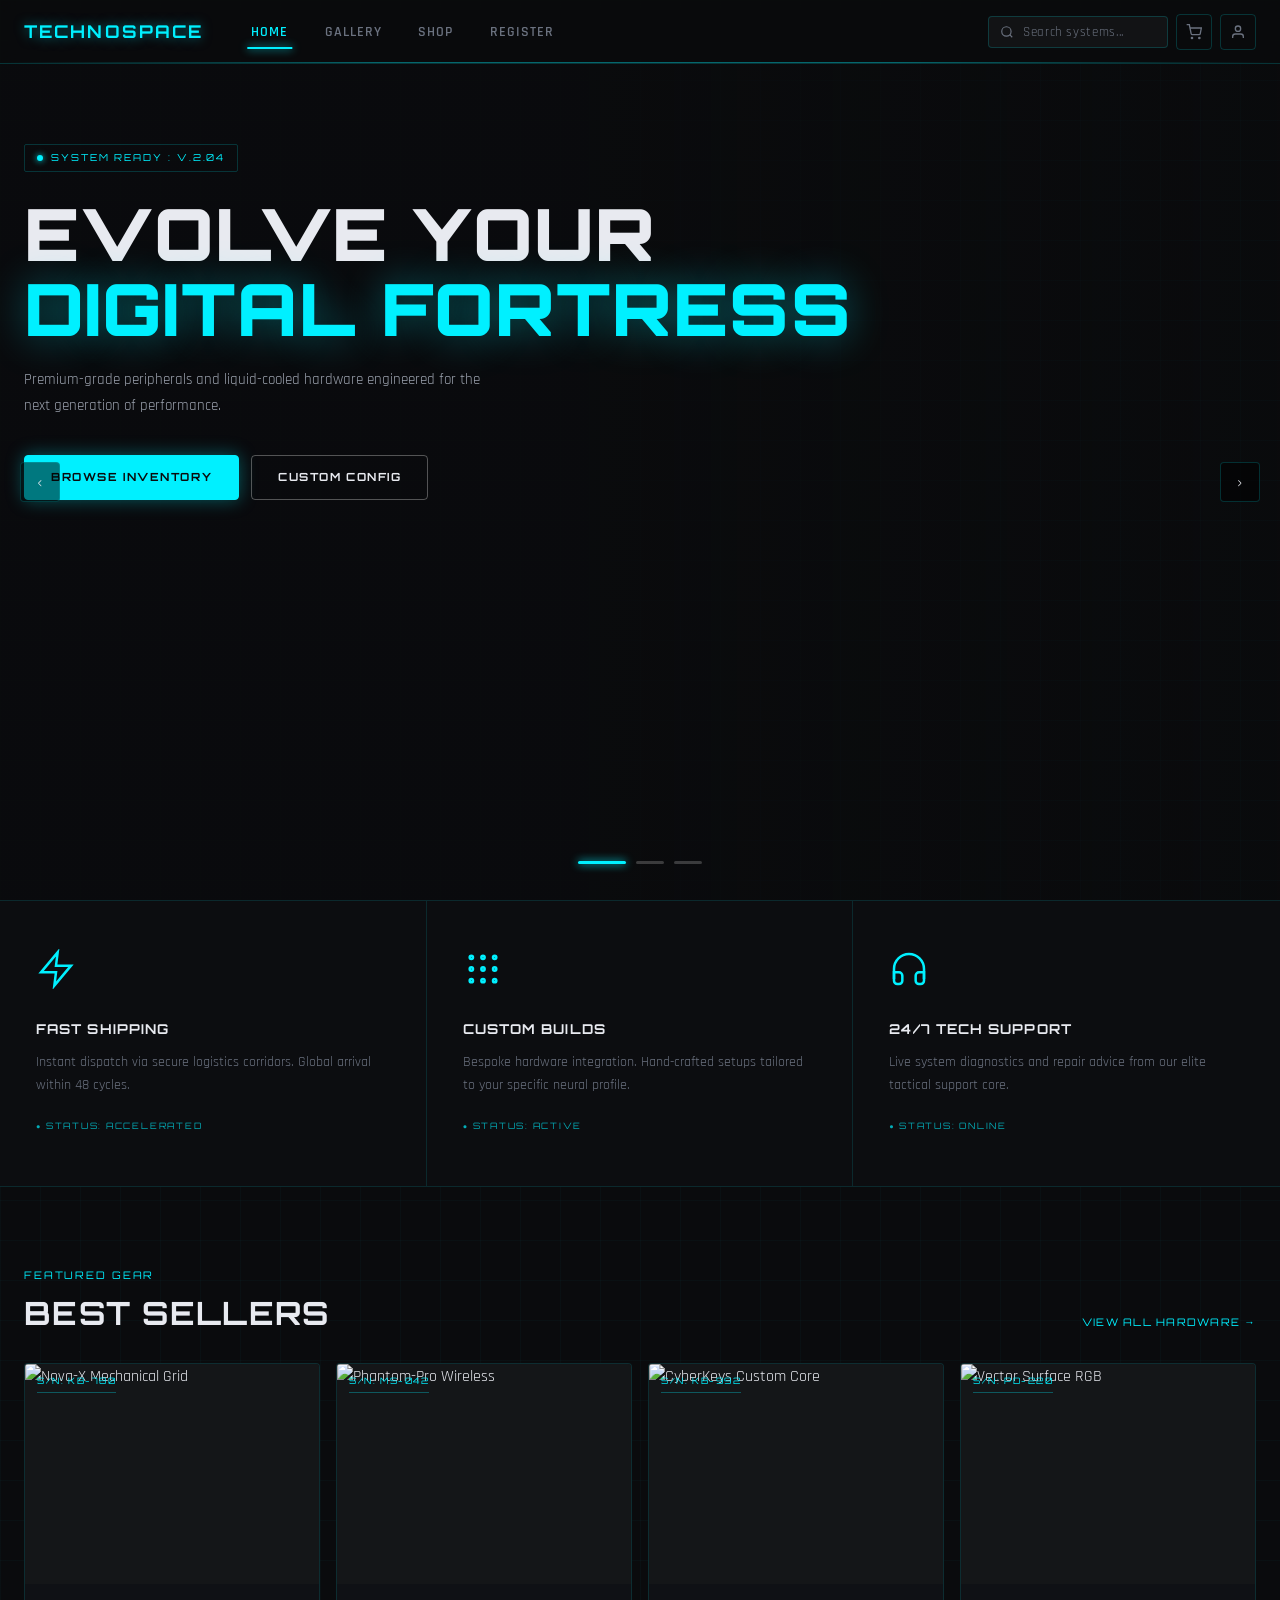
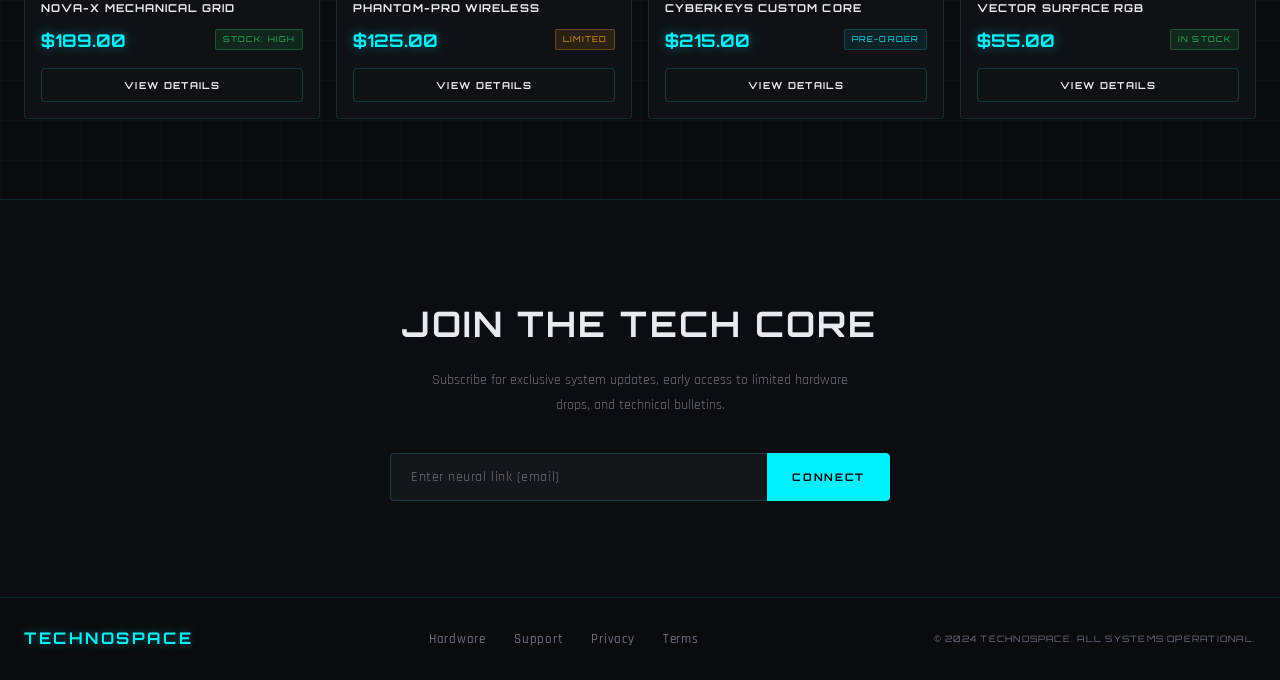
==== techno/index.html @ ba511a32 "rename home to index" ====
<!DOCTYPE html>
<html lang="en">
<head>
  <meta charset="UTF-8">
  <meta name="viewport" content="width=device-width, initial-scale=1.0">
  <title>TechnoSpace — Evolve Your Digital Fortress</title>

  <!-- Google Fonts -->
  <link rel="preconnect" href="https://fonts.googleapis.com">
  <link rel="preconnect" href="https://fonts.gstatic.com" crossorigin>
  <link href="https://fonts.googleapis.com/css2?family=Orbitron:wght@400;600;700;900&family=Rajdhani:wght@300;400;500;600;700&display=swap" rel="stylesheet">

  <!-- Navbar styles FIRST, then global styles -->
  <link rel="stylesheet" href="../navbar/style.css">
  <link rel="stylesheet" href="home.css">
</head>
<body>

  <!--
    NAVBAR is injected here dynamically by script.js → loadNavbar()
    which fetches navbar.html and prepends it to <body>.
    If JS is unavailable, copy-paste navbar.html content here directly.
  -->

  <div class="ts-page-wrap">

    <!-- ══════════════════ HERO SECTION ══════════════════ -->
<section class="ts-hero" aria-label="Hero">

  <!-- SLIDE 1 -->
  <div class="ts-hero-slide active">

    <div class="ts-hero__bg"
      style="
      background-image:
      linear-gradient(to right,
      rgba(10,11,13,0.92) 45%,
      rgba(10,11,13,0.4) 100%),
      url('setup.png');
    ">
    </div>

    <div class="ts-hero__content">
      <div class="ts-hero__tag">SYSTEM READY : V.2.04</div>

      <h1 class="ts-hero__title">
        EVOLVE YOUR
        <span class="ts-accent">DIGITAL FORTRESS</span>
      </h1>

      <p class="ts-hero__desc">
        Premium-grade peripherals and liquid-cooled hardware engineered
        for the next generation of performance.
      </p>

      <div class="ts-hero__actions">
        <a href="shop.html" class="ts-btn ts-btn--primary">
          Browse Inventory
        </a>

        <a href="register.html" class="ts-btn ts-btn--outline">
          Custom Config
        </a>
      </div>
    </div>

  </div>

  <!-- SLIDE 2 -->
  <div class="ts-hero-slide">

    <div class="ts-hero__bg"
      style="
      background-image:
      linear-gradient(to right,
      rgba(10,11,13,0.92) 45%,
      rgba(10,11,13,0.4) 100%),
      url('mechanical.png');
    ">
    </div>

    <div class="ts-hero__content">
      <div class="ts-hero__tag">LIMITED DROP</div>

      <h1 class="ts-hero__title">
        MECHANICAL
        <span class="ts-accent">KEYBOARD SERIES</span>
      </h1>

      <p class="ts-hero__desc">
        Ultra-responsive switches with RGB tactical lighting
        designed for elite gaming performance.
      </p>

      <div class="ts-hero__actions">
        <a href="shop.html" class="ts-btn ts-btn--primary">
          Shop Keyboards
        </a>
      </div>
    </div>

  </div>

  <!-- SLIDE 3 -->
  <div class="ts-hero-slide">

    <div class="ts-hero__bg"
      style="
      background-image:
      linear-gradient(to right,
      rgba(10,11,13,0.92) 45%,
      rgba(10,11,13,0.4) 100%),
      url('wireless.png');
    ">
    </div>

    <div class="ts-hero__content">
      <div class="ts-hero__tag">NEW ARRIVAL</div>

      <h1 class="ts-hero__title">
        PRECISION
        <span class="ts-accent">WIRELESS MOUSE</span>
      </h1>

      <p class="ts-hero__desc">
        Experience zero-latency tracking with futuristic
        ergonomic design and customizable DPI modes.
      </p>

      <div class="ts-hero__actions">
        <a href="shop.html" class="ts-btn ts-btn--primary">
          Explore Collection
        </a>
      </div>
    </div>

  </div>

  <!-- LEFT -->
  <button class="ts-hero__arrow ts-hero__arrow--prev">
    &#8249;
  </button>

  <!-- RIGHT -->
  <button class="ts-hero__arrow ts-hero__arrow--next">
    &#8250;
  </button>

  <!-- DOTS -->
  <div class="ts-hero__dots">
    <div class="ts-dot active"></div>
    <div class="ts-dot"></div>
    <div class="ts-dot"></div>
  </div>

</section>

    <!-- ══════════════════ FEATURES STRIP ══════════════════ -->
    <section class="ts-features" aria-label="Features">
      <div class="ts-features__grid" style="max-width:1280px; margin:0 auto;">

        <!-- Fast Shipping -->
        <div class="ts-feature-card">
          <svg class="ts-feature-icon" viewBox="0 0 24 24" fill="none" stroke="currentColor" stroke-width="1.5">
            <polygon points="13 2 3 14 12 14 11 22 21 10 12 10 13 2"/>
          </svg>
          <h3>Fast Shipping</h3>
          <p>Instant dispatch via secure logistics corridors. Global arrival within 48 cycles.</p>
          <span class="ts-status">Status: Accelerated</span>
        </div>

        <!-- Custom Builds -->
        <div class="ts-feature-card">
          <svg class="ts-feature-icon" viewBox="0 0 24 24" fill="none" stroke="currentColor" stroke-width="1.5">
            <circle cx="12" cy="5" r="1"/><circle cx="12" cy="12" r="1"/><circle cx="12" cy="19" r="1"/>
            <circle cx="5"  cy="5" r="1"/><circle cx="5"  cy="12" r="1"/><circle cx="5"  cy="19" r="1"/>
            <circle cx="19" cy="5" r="1"/><circle cx="19" cy="12" r="1"/><circle cx="19" cy="19" r="1"/>
          </svg>
          <h3>Custom Builds</h3>
          <p>Bespoke hardware integration. Hand-crafted setups tailored to your specific neural profile.</p>
          <span class="ts-status">Status: Active</span>
        </div>

        <!-- 24/7 Tech Support -->
        <div class="ts-feature-card">
          <svg class="ts-feature-icon" viewBox="0 0 24 24" fill="none" stroke="currentColor" stroke-width="1.5">
            <path d="M3 18v-6a9 9 0 0 1 18 0v6"/>
            <path d="M21 19a2 2 0 0 1-2 2h-1a2 2 0 0 1-2-2v-3a2 2 0 0 1 2-2h3zM3 19a2 2 0 0 0 2 2h1a2 2 0 0 0 2-2v-3a2 2 0 0 0-2-2H3z"/>
          </svg>
          <h3>24/7 Tech Support</h3>
          <p>Live system diagnostics and repair advice from our elite tactical support core.</p>
          <span class="ts-status">Status: Online</span>
        </div>

      </div>
    </section>

    <!-- ══════════════════ BEST SELLERS ══════════════════ -->
    <section aria-label="Best Sellers">
      <div class="ts-section">

        <div class="ts-sellers-header">
          <div>
            <div class="ts-label">Featured Gear</div>
            <h2 class="ts-heading ts-heading--lg">Best Sellers</h2>
          </div>
          <a href="shop.html">View All Hardware &#8594;</a>
        </div>

        <div class="ts-product-grid">

          <!-- Product 1 -->
          <div class="ts-product-card" data-product-id="KB-780">
            <div class="ts-product-card__serial">S/N: KB-780</div>
            <img
              src="keyboard.png"
              alt="Nova-X Mechanical Grid"
              class="ts-product-card__img"
              loading="lazy">
            <div class="ts-product-card__body">
              <div class="ts-product-card__name">Nova-X Mechanical Grid</div>
              <div class="ts-product-card__pricing">
                <span class="ts-product-card__price">$189.00</span>
                <span class="ts-stock-badge ts-stock-badge--high">Stock: High</span>
              </div>
              <button class="ts-product-card__btn">View Details</button>
            </div>
          </div>

          <!-- Product 2 -->
          <div class="ts-product-card" data-product-id="MS-042">
            <div class="ts-product-card__serial">S/N: MS-042</div>
            <img
              src="mouse.png"
              alt="Phantom-Pro Wireless"
              class="ts-product-card__img"
              loading="lazy">
            <div class="ts-product-card__body">
              <div class="ts-product-card__name">Phantom-Pro Wireless</div>
              <div class="ts-product-card__pricing">
                <span class="ts-product-card__price">$125.00</span>
                <span class="ts-stock-badge ts-stock-badge--limited">Limited</span>
              </div>
              <button class="ts-product-card__btn">View Details</button>
            </div>
          </div>

          <!-- Product 3 -->
          <div class="ts-product-card" data-product-id="KB-992">
            <div class="ts-product-card__serial">S/N: KB-992</div>
            <img
              src="whitekeyboard.png"
              alt="CyberKeys Custom Core"
              class="ts-product-card__img"
              loading="lazy">
            <div class="ts-product-card__body">
              <div class="ts-product-card__name">CyberKeys Custom Core</div>
              <div class="ts-product-card__pricing">
                <span class="ts-product-card__price">$215.00</span>
                <span class="ts-stock-badge ts-stock-badge--preorder">Pre-Order</span>
              </div>
              <button class="ts-product-card__btn">View Details</button>
            </div>
          </div>

          <!-- Product 4 -->
          <div class="ts-product-card" data-product-id="PD-220">
            <div class="ts-product-card__serial">S/N: PD-220</div>
            <img
              src="mousergb.png"
              alt="Vector Surface RGB"
              class="ts-product-card__img"
              loading="lazy">
            <div class="ts-product-card__body">
              <div class="ts-product-card__name">Vector Surface RGB</div>
              <div class="ts-product-card__pricing">
                <span class="ts-product-card__price">$55.00</span>
                <span class="ts-stock-badge ts-stock-badge--instock">In Stock</span>
              </div>
              <button class="ts-product-card__btn">View Details</button>
            </div>
          </div>

        </div>
      </div>
    </section>

    <!-- ══════════════════ NEWSLETTER ══════════════════ -->
    <section class="ts-newsletter" aria-label="Newsletter">
      <h2>Join the Tech Core</h2>
      <p>Subscribe for exclusive system updates, early access to limited hardware drops, and technical bulletins.</p>
      <div class="ts-newsletter-form" role="form" aria-label="Newsletter signup">
        <input
          type="email"
          class="ts-newsletter-input"
          placeholder="Enter neural link (email)"
          aria-label="Email address">
        <button class="ts-newsletter-btn" type="button">Connect</button>
      </div>
    </section>

    <!-- ══════════════════ FOOTER ══════════════════ -->
    <footer class="ts-footer" aria-label="Footer">
      <div class="ts-footer__inner">
        <div class="ts-footer__logo">TechnoSpace</div>

        <nav class="ts-footer__links" aria-label="Footer navigation">
          <a href="shop.html">Hardware</a>
          <a href="#">Support</a>
          <a href="#">Privacy</a>
          <a href="#">Terms</a>
        </nav>

        <div class="ts-footer__copy">© 2024 TechnoSpace. All Systems Operational.</div>
      </div>
    </footer>

  </div><!-- /.ts-page-wrap -->

  <!-- Main Script (loads navbar + boots all features) -->
  <script src="home.js"></script>
</body>
</html>
---- navbar/style.css ----
/* ==========================================================
   TECHNOSPACE — NAVBAR STYLES
   Import this in every page that uses the navbar component
   ========================================================== */

/* ---------- CSS Variables (shared with style.css) ---------- */
:root {
  --cyan:      #00f0ff;
  --cyan-dim:  #00b8c4;
  --red-glow:  #ff003c;
  --bg-dark:   #0a0b0d;
  --bg-card:   #0f1115;
  --bg-nav:    rgba(10, 11, 13, 0.92);
  --border:    rgba(0, 240, 255, 0.18);
  --text:      #e8eaf0;
  --text-muted:#6b7280;
  --font-display: 'Orbitron', sans-serif;
  --font-body:    'Rajdhani', sans-serif;
  --nav-h:     64px;
}

/* ---------- Base reset for nav ---------- */
*, *::before, *::after { box-sizing: border-box; }

/* ---------- Navbar Shell ---------- */
.ts-navbar {
  position: fixed;
  top: 0; left: 0; right: 0;
  z-index: 9999;
  height: var(--nav-h);
  background: var(--bg-nav);
  backdrop-filter: blur(14px) saturate(1.6);
  -webkit-backdrop-filter: blur(14px) saturate(1.6);
  border-bottom: 1px solid var(--border);
  transition: background 0.3s ease, box-shadow 0.3s ease;
}

.ts-navbar.scrolled {
  background: rgba(10, 11, 13, 0.98);
  box-shadow: 0 0 30px rgba(0, 240, 255, 0.06);
}

.ts-navbar__inner {
  max-width: 1280px;
  margin: 0 auto;
  height: 100%;
  padding: 0 24px;
  display: flex;
  align-items: center;
  gap: 32px;
}

/* ---------- Scanline accent ---------- */
.ts-navbar__scanline {
  position: absolute;
  bottom: 0; left: 0;
  width: 100%; height: 1px;
  background: linear-gradient(
    90deg,
    transparent 0%,
    var(--cyan) 30%,
    var(--cyan) 70%,
    transparent 100%
  );
  opacity: 0.4;
  animation: ts-scan 4s linear infinite;
}

@keyframes ts-scan {
  0%   { background-position: -200% center; }
  100% { background-position: 200% center; }
}

/* ---------- Logo ---------- */
.ts-navbar__logo {
  font-family: var(--font-display);
  font-size: 1.1rem;
  font-weight: 700;
  letter-spacing: 0.12em;
  color: var(--cyan);
  text-decoration: none;
  text-transform: uppercase;
  white-space: nowrap;
  flex-shrink: 0;
  text-shadow: 0 0 12px rgba(0, 240, 255, 0.5);
  transition: text-shadow 0.3s ease;
}

.ts-navbar__logo:hover {
  text-shadow: 0 0 24px rgba(0, 240, 255, 0.9);
}

/* ---------- Nav Links ---------- */
.ts-navbar__links {
  list-style: none;
  margin: 0; padding: 0;
  display: flex;
  align-items: center;
  gap: 4px;
  flex: 1;
}

.ts-nav-link {
  font-family: var(--font-body);
  font-size: 0.85rem;
  font-weight: 600;
  letter-spacing: 0.08em;
  text-transform: uppercase;
  color: var(--text-muted);
  text-decoration: none;
  padding: 6px 16px;
  position: relative;
  transition: color 0.2s ease;
}

.ts-nav-link::after {
  content: '';
  position: absolute;
  bottom: -2px; left: 50%;
  width: 0; height: 2px;
  background: var(--cyan);
  transform: translateX(-50%);
  transition: width 0.25s ease;
  box-shadow: 0 0 8px var(--cyan);
}

.ts-nav-link:hover,
.ts-nav-link.active {
  color: var(--text);
}

.ts-nav-link:hover::after,
.ts-nav-link.active::after {
  width: calc(100% - 24px);
}

.ts-nav-link.active {
  color: var(--cyan);
}

/* ---------- Right Controls ---------- */
.ts-navbar__controls {
  display: flex;
  align-items: center;
  gap: 8px;
  margin-left: auto;
}

/* Search */
.ts-search-wrap {
  position: relative;
  display: flex;
  align-items: center;
}

.ts-search-icon {
  position: absolute;
  left: 12px;
  width: 14px; height: 14px;
  color: var(--text-muted);
  pointer-events: none;
}

.ts-search-input {
  background: rgba(255,255,255,0.04);
  border: 1px solid var(--border);
  border-radius: 4px;
  color: var(--text);
  font-family: var(--font-body);
  font-size: 0.8rem;
  letter-spacing: 0.05em;
  padding: 7px 14px 7px 34px;
  width: 180px;
  outline: none;
  transition: border-color 0.2s ease, width 0.3s ease, box-shadow 0.2s ease;
}

.ts-search-input::placeholder { color: var(--text-muted); }

.ts-search-input:focus {
  border-color: var(--cyan);
  box-shadow: 0 0 0 2px rgba(0, 240, 255, 0.12);
  width: 220px;
}

/* Icon Buttons */
.ts-icon-btn {
  background: transparent;
  border: 1px solid var(--border);
  border-radius: 4px;
  color: var(--text-muted);
  cursor: pointer;
  display: flex;
  align-items: center;
  justify-content: center;
  width: 36px; height: 36px;
  padding: 0;
  position: relative;
  transition: color 0.2s ease, border-color 0.2s ease, box-shadow 0.2s ease;
}

.ts-icon-btn svg {
  width: 16px; height: 16px;
}

.ts-icon-btn:hover {
  color: var(--cyan);
  border-color: var(--cyan);
  box-shadow: 0 0 12px rgba(0, 240, 255, 0.2);
}

/* Cart Badge */
/* Cart Badge */
.ts-cart-badge {
  position: absolute;
  top: -6px;
  right: -6px;

  background: var(--cyan);
  color: var(--bg-dark);

  font-family: var(--font-display);
  font-size: 0.55rem;
  font-weight: 700;

  width: 16px;
  height: 16px;

  border-radius: 50%;

  display: none;

  align-items: center;
  justify-content: center;

  line-height: 1;
}

/* ---------- Hamburger (mobile) ---------- */
.ts-hamburger {
  display: none;
  flex-direction: column;
  justify-content: space-between;
  width: 28px; height: 18px;
  background: transparent;
  border: none;
  cursor: pointer;
  padding: 0;
}

.ts-hamburger span {
  display: block;
  width: 100%; height: 2px;
  background: var(--cyan);
  border-radius: 2px;
  transition: transform 0.3s ease, opacity 0.3s ease;
}

.ts-hamburger.open span:nth-child(1) { transform: translateY(8px) rotate(45deg); }
.ts-hamburger.open span:nth-child(2) { opacity: 0; }
.ts-hamburger.open span:nth-child(3) { transform: translateY(-8px) rotate(-45deg); }

/* ────────── RESPONSIVE DESIGN ──────────── */

/* ─── TABLET & LARGER MOBILE (900px and below) ───── */
@media (max-width: 900px) {
  .ts-navbar__inner {
    gap: 24px;
    padding: 0 20px;
  }

  .ts-navbar__logo {
    font-size: 1rem;
  }

  .ts-nav-link {
    font-size: 0.8rem;
    padding: 5px 14px;
  }

  .ts-search-input {
    width: 160px;
  }

  .ts-search-input:focus {
    width: 200px;
  }

  .ts-icon-btn {
    width: 34px;
    height: 34px;
  }

  .ts-icon-btn svg {
    width: 15px;
    height: 15px;
  }
}

/* ─── MEDIUM TABLETS (768px and below) ───── */
@media (max-width: 768px) {
  :root {
    --nav-h: 56px;
  }

  .ts-hamburger {
    display: flex;
    z-index: 10001;
  }

  .ts-search-wrap {
    display: none;
  }

  .ts-navbar__inner {
    padding: 0 16px;
    gap: 12px;
  }

  .ts-navbar__logo {
    font-size: 0.95rem;
    letter-spacing: 0.08em;
    white-space: nowrap;
  }

  .ts-navbar__links {
    position: fixed;
    top: var(--nav-h);
    left: 0;
    width: 100%;
    height: calc(100vh - var(--nav-h));
    overflow-y: auto;
    -webkit-overflow-scrolling: touch;

    background: rgba(10, 11, 13, 0.98);
    backdrop-filter: blur(14px);

    display: flex;
    flex-direction: column;
    align-items: stretch;

    padding: 8px 0 24px;
    gap: 0;

    transform: translateY(-120%);
    opacity: 0;
    visibility: hidden;

    transition: all 0.35s ease;
    z-index: 10000;
  }

  .ts-navbar__links.open {
    transform: translateY(0);
    opacity: 1;
    visibility: visible;
  }

  .ts-nav-link {
    width: 100%;
    padding: 14px 20px;
    font-size: 0.85rem;
    border-bottom: 1px solid rgba(0, 240, 255, 0.08);
    justify-content: flex-start;
  }

  .ts-nav-link::after {
    display: none;
  }

  .ts-nav-link.active {
    border-left: 3px solid var(--cyan);
    padding-left: 17px;
  }

  .ts-icon-btn {
    width: 34px;
    height: 34px;
  }

  .ts-icon-btn svg {
    width: 15px;
    height: 15px;
  }

  .ts-hamburger span {
    width: 100%;
    height: 2px;
  }
}

/* ─── SMALL PHONES (600px and below) ─────── */
@media (max-width: 600px) {
  :root {
    --nav-h: 52px;
  }

  .ts-navbar {
    height: var(--nav-h);
  }

  .ts-navbar__inner {
    padding: 0 14px;
    gap: 10px;
    max-width: 100%;
  }

  .ts-navbar__logo {
    font-size: 0.85rem;
    letter-spacing: 0.06em;
    flex-shrink: 0;
  }

  .ts-navbar__controls {
    gap: 6px;
  }

  .ts-icon-btn {
    width: 32px;
    height: 32px;
  }

  .ts-icon-btn svg {
    width: 14px;
    height: 14px;
  }

  .ts-cart-badge {
    font-size: 0.5rem;
    width: 14px;
    height: 14px;
    top: -4px;
    right: -4px;
  }

  .ts-nav-link {
    padding: 12px 18px;
    font-size: 0.8rem;
  }

  .ts-hamburger {
    width: 26px;
    height: 16px;
  }

  .ts-hamburger span {
    height: 1.5px;
  }

  .ts-hamburger.open span:nth-child(1) {
    transform: translateY(7px) rotate(45deg);
  }

  .ts-hamburger.open span:nth-child(3) {
    transform: translateY(-7px) rotate(-45deg);
  }
}

/* ─── EXTRA SMALL PHONES (480px and below) ───── */
@media (max-width: 480px) {
  :root {
    --nav-h: 48px;
  }

  .ts-navbar {
    height: var(--nav-h);
  }

  .ts-navbar__inner {
    padding: 0 12px;
    gap: 8px;
  }

  .ts-navbar__logo {
    font-size: 0.75rem;
    letter-spacing: 0.06em;
  }

  .ts-navbar__controls {
    gap: 4px;
  }

  .ts-icon-btn {
    width: 30px;
    height: 30px;
  }

  .ts-icon-btn svg {
    width: 13px;
    height: 13px;
  }

  .ts-icon-btn:nth-child(2),
  .ts-icon-btn:nth-child(3) {
    display: flex;
  }

  .ts-icon-btn:nth-child(4) {
    display: none;
  }

  .ts-nav-link {
    padding: 12px 16px;
    font-size: 0.78rem;
  }

  .ts-hamburger {
    width: 24px;
    height: 15px;
  }

  .ts-hamburger span {
    height: 1.5px;
  }

  .ts-hamburger.open span:nth-child(1) {
    transform: translateY(6.5px) rotate(45deg);
  }

  .ts-hamburger.open span:nth-child(3) {
    transform: translateY(-6.5px) rotate(-45deg);
  }
}

/* ─── LANDSCAPE ORIENTATION (Height adjustment) ────── */
@media (max-height: 500px) and (orientation: landscape) {
  :root {
    --nav-h: 44px;
  }

  .ts-navbar {
    height: var(--nav-h);
  }

  .ts-navbar__inner {
    padding: 0 12px;
    gap: 8px;
  }

  .ts-navbar__logo {
    font-size: 0.8rem;
  }

  .ts-nav-link {
    padding: 4px 12px;
    font-size: 0.75rem;
  }

  .ts-navbar__links {
    height: calc(100vh - var(--nav-h));
  }

  .ts-icon-btn {
    width: 28px;
    height: 28px;
  }

  .ts-icon-btn svg {
    width: 12px;
    height: 12px;
  }
}

/* ─── TABLET LANDSCAPE (768px and below, landscape) ─── */
@media (max-width: 768px) and (orientation: landscape) {
  :root {
    --nav-h: 48px;
  }

  .ts-nav-link {
    padding: 10px 18px;
    font-size: 0.8rem;
  }

  .ts-navbar__logo {
    font-size: 0.88rem;
  }
}
---- techno/home.css ----
/* ==========================================================
   TECHNOSPACE — GLOBAL STYLES  (style.css)
   Import AFTER navbar.css on every page
   ========================================================== */

/* ---------- Google Fonts Import ---------- */
@import url('https://fonts.googleapis.com/css2?family=Orbitron:wght@400;600;700;900&family=Rajdhani:wght@300;400;500;600;700&display=swap');

/* ---------- CSS Variables (extends navbar.css vars) ---------- */
:root {
  --cyan:        #00f0ff;
  --cyan-dim:    #00b8c4;
  --cyan-faint:  rgba(0,240,255,0.08);
  --red-glow:    #ff003c;
  --bg-dark:     #0a0b0d;
  --bg-card:     #0f1115;
  --bg-section:  #0c0d10;
  --border:      rgba(0, 240, 255, 0.18);
  --border-card: rgba(0, 240, 255, 0.12);
  --text:        #e8eaf0;
  --text-muted:  #6b7280;
  --text-dim:    #9ca3af;
  --font-display: 'Orbitron', sans-serif;
  --font-body:    'Rajdhani', sans-serif;
  --nav-h:       64px;
  --radius:      4px;
  --transition:  0.25s ease;
}

/* ---------- Reset & Base ---------- */
*, *::before, *::after { box-sizing: border-box; margin: 0; padding: 0; }

html {
  scroll-behavior: smooth;
  font-size: 16px;
}

body {
  background-color: var(--bg-dark);
  color: var(--text);
  font-family: var(--font-body);
  font-size: 1rem;
  line-height: 1.6;
  min-height: 100vh;
  overflow-x: hidden;
  /* grid texture */
  background-image:
    linear-gradient(rgba(0,240,255,0.025) 1px, transparent 1px),
    linear-gradient(90deg, rgba(0,240,255,0.025) 1px, transparent 1px);
  background-size: 40px 40px;
}

a { text-decoration: none; color: inherit; }
ul { list-style: none; }
img { display: block; max-width: 100%; }
button { cursor: pointer; font-family: inherit; }

/* Offset for fixed navbar */
.ts-page-wrap { padding-top: var(--nav-h); }

/* ---------- Typography Helpers ---------- */
.ts-label {
  font-family: var(--font-display);
  font-size: 0.65rem;
  letter-spacing: 0.18em;
  text-transform: uppercase;
  color: var(--cyan);
  margin-bottom: 12px;
}

.ts-heading {
  font-family: var(--font-display);
  font-weight: 700;
  text-transform: uppercase;
  letter-spacing: 0.04em;
  line-height: 1.1;
  color: var(--text);
}

.ts-heading--xl  { font-size: clamp(2.2rem, 5vw, 3.6rem); }
.ts-heading--lg  { font-size: clamp(1.4rem, 3vw, 2rem); }
.ts-heading--md  { font-size: clamp(1rem, 2vw, 1.3rem); }

.ts-cyan-text { color: var(--cyan); }

/* ---------- Buttons ---------- */
.ts-btn {
  display: inline-flex;
  align-items: center;
  gap: 8px;
  font-family: var(--font-display);
  font-size: 0.7rem;
  font-weight: 700;
  letter-spacing: 0.14em;
  text-transform: uppercase;
  padding: 13px 26px;
  border: 1px solid transparent;
  border-radius: var(--radius);
  transition: all var(--transition);
  white-space: nowrap;
}

.ts-btn--primary {
  background: var(--cyan);
  color: var(--bg-dark);
  border-color: var(--cyan);
  box-shadow: 0 0 18px rgba(0,240,255,0.35);
}
.ts-btn--primary:hover {
  background: #20f8ff;
  box-shadow: 0 0 32px rgba(0,240,255,0.65);
  transform: translateY(-1px);
}

.ts-btn--outline {
  background: transparent;
  color: var(--text);
  border-color: rgba(255,255,255,0.3);
}
.ts-btn--outline:hover {
  border-color: var(--cyan);
  color: var(--cyan);
  box-shadow: 0 0 16px rgba(0,240,255,0.18);
  transform: translateY(-1px);
}

/* ---------- Section Wrapper ---------- */
.ts-section {
  padding: 80px 24px;
  max-width: 1280px;
  margin: 0 auto;
}

.ts-section--full {
  padding: 80px 24px;
  margin: 0;
  max-width: none;
}

/* ---------- HERO SECTION ---------- */
.ts-hero {
  position: relative;
  min-height: calc(100vh - var(--nav-h));
  display: flex;
  align-items: center;
  overflow: hidden;
}

.ts-hero-slide {
  position: absolute;
  inset: 0;
  opacity: 0;
  transition: opacity 0.8s ease;
  z-index: 0;
}

.ts-hero-slide.active {
  opacity: 1;
  z-index: 1;
}

.ts-hero__bg {
  position: absolute;
  inset: 0;
  background-position: center;
  background-size: cover;
  background-repeat: no-repeat;
}

/* Optional overlay effect */
.ts-hero__bg::after {
  content: '';
  position: absolute;
  inset: 0;

  background-image: url("../assets/images/setup.png");

  background-size: 200px 200px;
  background-repeat: repeat;

  pointer-events: none;
  mix-blend-mode: overlay;
  opacity: 0.08;
}

.ts-hero__content {
  position: relative;
  z-index: 1;
  max-width: 1280px;
  margin: 0 auto;
  padding: 80px 24px;
  width: 100%;
}

.ts-hero__tag {
  display: inline-flex;
  align-items: center;
  gap: 8px;
  font-family: var(--font-display);
  font-size: 0.6rem;
  letter-spacing: 0.2em;
  text-transform: uppercase;
  color: var(--cyan);
  border: 1px solid var(--border);
  padding: 5px 12px;
  border-radius: 2px;
  margin-bottom: 24px;
}

.ts-hero__tag::before {
  content: '';
  width: 6px;
  height: 6px;
  background: var(--cyan);
  border-radius: 50%;
  box-shadow: 0 0 6px var(--cyan);
  animation: ts-pulse 2s ease infinite;
}

@keyframes ts-pulse {
  0%,100% {
    opacity: 1;
    transform: scale(1);
  }

  50% {
    opacity: 0.5;
    transform: scale(0.7);
  }
}

.ts-hero__title {
  font-family: var(--font-display);
  font-size: clamp(2.4rem, 6vw, 4.5rem);
  font-weight: 900;
  text-transform: uppercase;
  letter-spacing: 0.02em;
  line-height: 1.05;
  margin-bottom: 20px;
  color: var(--text);
}

.ts-hero__title .ts-accent {
  color: var(--cyan);
  display: block;
  text-shadow: 0 0 40px rgba(0,240,255,0.4);
}

.ts-hero__desc {
  max-width: 480px;
  font-size: 0.95rem;
  font-weight: 400;
  color: var(--text-dim);
  margin-bottom: 36px;
  line-height: 1.7;
}

.ts-hero__actions {
  display: flex;
  gap: 12px;
  flex-wrap: wrap;
}

/* Hero Carousel Dots */
.ts-hero__dots {
  position: absolute;
  bottom: 36px;
  left: 50%;
  transform: translateX(-50%);
  display: flex;
  gap: 10px;
  z-index: 2;
}

.ts-dot {
  width: 28px; height: 3px;
  background: rgba(255,255,255,0.2);
  border-radius: 2px;
  transition: background 0.3s ease, width 0.3s ease;
}

.ts-dot.active {
  background: var(--cyan);
  box-shadow: 0 0 8px var(--cyan);
  width: 48px;
}

/* Carousel Arrows */
.ts-hero__arrow {
  position: absolute;
  top: 50%; z-index: 2;
  transform: translateY(-50%);
  background: rgba(0,0,0,0.5);
  border: 1px solid var(--border);
  color: var(--text);
  width: 40px; height: 40px;
  display: flex; align-items: center; justify-content: center;
  border-radius: var(--radius);
  transition: all var(--transition);
  font-size: 1.2rem;
}
.ts-hero__arrow:hover { border-color: var(--cyan); color: var(--cyan); }
.ts-hero__arrow--prev { left: 20px; }
.ts-hero__arrow--next { right: 20px; }

/* ---------- FEATURES STRIP ---------- */
.ts-features {
  background: var(--bg-section);
  border-top: 1px solid var(--border-card);
  border-bottom: 1px solid var(--border-card);
}

.ts-features__grid {
  display: grid;
  grid-template-columns: repeat(3, 1fr);
  gap: 0;
}

.ts-feature-card {
  padding: 48px 36px;
  border-right: 1px solid var(--border-card);
  position: relative;
  overflow: hidden;
  transition: background var(--transition);
}

.ts-feature-card:last-child { border-right: none; }

.ts-feature-card::before {
  content: '';
  position: absolute;
  top: 0; left: 0;
  width: 3px; height: 0;
  background: var(--cyan);
  transition: height 0.4s ease;
  box-shadow: 0 0 12px var(--cyan);
}

.ts-feature-card:hover { background: rgba(0,240,255,0.03); }
.ts-feature-card:hover::before { height: 100%; }

.ts-feature-icon {
  width: 40px; height: 40px;
  color: var(--cyan);
  margin-bottom: 20px;
}

.ts-feature-card h3 {
  font-family: var(--font-display);
  font-size: 0.85rem;
  font-weight: 700;
  text-transform: uppercase;
  letter-spacing: 0.08em;
  margin-bottom: 12px;
  color: var(--text);
}

.ts-feature-card p {
  font-size: 0.88rem;
  color: var(--text-muted);
  line-height: 1.6;
  margin-bottom: 16px;
}

.ts-status {
  font-family: var(--font-display);
  font-size: 0.55rem;
  letter-spacing: 0.2em;
  text-transform: uppercase;
  color: var(--cyan);
  opacity: 0.7;
}

.ts-status::before {
  content: '● ';
  font-size: 0.45rem;
}

/* ---------- BEST SELLERS ---------- */
.ts-sellers-header {
  display: flex;
  align-items: flex-end;
  justify-content: space-between;
  margin-bottom: 32px;
}

.ts-sellers-header a {
  font-family: var(--font-display);
  font-size: 0.65rem;
  letter-spacing: 0.12em;
  color: var(--cyan);
  text-transform: uppercase;
  display: flex;
  align-items: center;
  gap: 6px;
  transition: gap var(--transition);
}

.ts-sellers-header a:hover { gap: 12px; }

.ts-product-grid {
  display: grid;
  grid-template-columns: repeat(4, 1fr);
  gap: 16px;
}

.ts-product-card {
  background: var(--bg-card);
  border: 1px solid var(--border-card);
  border-radius: var(--radius);
  overflow: hidden;
  position: relative;
  transition: border-color var(--transition), transform var(--transition), box-shadow var(--transition);
}

.ts-product-card:hover {
  border-color: rgba(0,240,255,0.4);
  transform: translateY(-4px);
  box-shadow: 0 12px 40px rgba(0,240,255,0.1);
}

.ts-product-card__serial {
  position: absolute;
  top: 10px; left: 12px;
  font-family: var(--font-display);
  font-size: 0.55rem;
  letter-spacing: 0.18em;
  color: var(--cyan);
  text-transform: uppercase;
  z-index: 1;
}

.ts-product-card__serial::after {
  content: '';
  display: block;
  width: 100%; height: 1px;
  background: var(--cyan);
  opacity: 0.3;
  margin-top: 4px;
}

.ts-product-card__img {
  width: 100%;
  aspect-ratio: 4/3;
  object-fit: cover;
  background: #141618;
  transition: transform 0.4s ease;
}

.ts-product-card:hover .ts-product-card__img { transform: scale(1.04); }

.ts-product-card__body {
  padding: 16px;
}

.ts-product-card__name {
  font-family: var(--font-display);
  font-size: 0.68rem;
  font-weight: 700;
  letter-spacing: 0.1em;
  text-transform: uppercase;
  color: var(--text);
  margin-bottom: 8px;
}

.ts-product-card__pricing {
  display: flex;
  align-items: center;
  justify-content: space-between;
  margin-bottom: 14px;
}

.ts-product-card__price {
  font-family: var(--font-display);
  font-size: 1.1rem;
  font-weight: 700;
  color: var(--cyan);
  text-shadow: 0 0 12px rgba(0,240,255,0.4);
}

.ts-stock-badge {
  font-family: var(--font-display);
  font-size: 0.5rem;
  letter-spacing: 0.14em;
  text-transform: uppercase;
  padding: 3px 7px;
  border-radius: 2px;
}

.ts-stock-badge--high     { color: #22c55e; background: rgba(34,197,94,0.12); border: 1px solid rgba(34,197,94,0.3); }
.ts-stock-badge--limited  { color: #f59e0b; background: rgba(245,158,11,0.12); border: 1px solid rgba(245,158,11,0.3); }
.ts-stock-badge--preorder { color: var(--cyan); background: var(--cyan-faint); border: 1px solid var(--border); }
.ts-stock-badge--instock  { color: #22c55e; background: rgba(34,197,94,0.12); border: 1px solid rgba(34,197,94,0.3); }

.ts-product-card__btn {
  display: block;
  width: 100%;
  background: transparent;
  border: 1px solid var(--border);
  color: var(--text);
  font-family: var(--font-display);
  font-size: 0.6rem;
  font-weight: 700;
  letter-spacing: 0.14em;
  text-transform: uppercase;
  padding: 10px;
  border-radius: var(--radius);
  transition: all var(--transition);
  text-align: center;
}

.ts-product-card__btn:hover {
  background: var(--cyan);
  border-color: var(--cyan);
  color: var(--bg-dark);
  box-shadow: 0 0 16px rgba(0,240,255,0.35);
}

/* ---------- NEWSLETTER SECTION ---------- */
.ts-newsletter {
  background: var(--bg-section);
  border-top: 1px solid var(--border-card);
  text-align: center;
  padding: 96px 24px;
}

.ts-newsletter h2 {
  font-family: var(--font-display);
  font-size: clamp(1.4rem, 3vw, 2.2rem);
  font-weight: 700;
  text-transform: uppercase;
  letter-spacing: 0.06em;
  margin-bottom: 16px;
  color: var(--text);
}

.ts-newsletter p {
  font-size: 0.9rem;
  color: var(--text-muted);
  max-width: 440px;
  margin: 0 auto 36px;
  line-height: 1.7;
}

.ts-newsletter-form {
  display: flex;
  justify-content: center;
  gap: 0;
  max-width: 500px;
  margin: 0 auto;
}

.ts-newsletter-input {
  flex: 1;
  background: rgba(255,255,255,0.04);
  border: 1px solid var(--border);
  border-right: none;
  border-radius: var(--radius) 0 0 var(--radius);
  color: var(--text);
  font-family: var(--font-body);
  font-size: 0.85rem;
  letter-spacing: 0.04em;
  padding: 14px 20px;
  outline: none;
  transition: border-color var(--transition);
}

.ts-newsletter-input::placeholder { color: var(--text-muted); }
.ts-newsletter-input:focus { border-color: var(--cyan); }

.ts-newsletter-btn {
  background: var(--cyan);
  border: 1px solid var(--cyan);
  border-radius: 0 var(--radius) var(--radius) 0;
  color: var(--bg-dark);
  font-family: var(--font-display);
  font-size: 0.65rem;
  font-weight: 700;
  letter-spacing: 0.16em;
  text-transform: uppercase;
  padding: 14px 24px;
  transition: all var(--transition);
  white-space: nowrap;
}

.ts-newsletter-btn:hover {
  background: #20f8ff;
  box-shadow: 0 0 24px rgba(0,240,255,0.5);
}

/* ---------- FOOTER ---------- */
.ts-footer {
  background: var(--bg-dark);
  border-top: 1px solid var(--border-card);
  padding: 28px 24px;
}

.ts-footer__inner {
  max-width: 1280px;
  margin: 0 auto;
  display: flex;
  align-items: center;
  justify-content: space-between;
  flex-wrap: wrap;
  gap: 16px;
}

.ts-footer__logo {
  font-family: var(--font-display);
  font-size: 1rem;
  font-weight: 700;
  letter-spacing: 0.16em;
  text-transform: uppercase;
  color: var(--cyan);
  text-shadow: 0 0 10px rgba(0,240,255,0.4);
}

.ts-footer__links {
  display: flex;
  gap: 28px;
}

.ts-footer__links a {
  font-size: 0.8rem;
  font-weight: 500;
  letter-spacing: 0.06em;
  color: var(--text-muted);
  text-transform: capitalize;
  transition: color var(--transition);
}

.ts-footer__links a:hover { color: var(--text); }

.ts-footer__copy {
  font-family: var(--font-display);
  font-size: 0.55rem;
  letter-spacing: 0.14em;
  text-transform: uppercase;
  color: var(--text-muted);
}

/* ---------- Utility ---------- */
.ts-divider {
  border: none;
  border-top: 1px solid var(--border-card);
  margin: 0;
}

/* ---------- Responsive ---------- */
@media (max-width: 1024px) {
  .ts-product-grid { grid-template-columns: repeat(2, 1fr); }
  .ts-features__grid { grid-template-columns: 1fr; }
  .ts-feature-card { border-right: none; border-bottom: 1px solid var(--border-card); }
  .ts-feature-card:last-child { border-bottom: none; }
}

@media (max-width: 600px) {
  .ts-product-grid { grid-template-columns: 1fr; }
  .ts-hero__actions { flex-direction: column; }
  .ts-newsletter-form { flex-direction: column; border-radius: var(--radius); }
  .ts-newsletter-input { border-right: 1px solid var(--border); border-radius: var(--radius) var(--radius) 0 0; }
  .ts-newsletter-btn { border-radius: 0 0 var(--radius) var(--radius); }
  .ts-footer__inner { flex-direction: column; text-align: center; }
  .ts-sellers-header { flex-direction: column; align-items: flex-start; gap: 12px; }
}
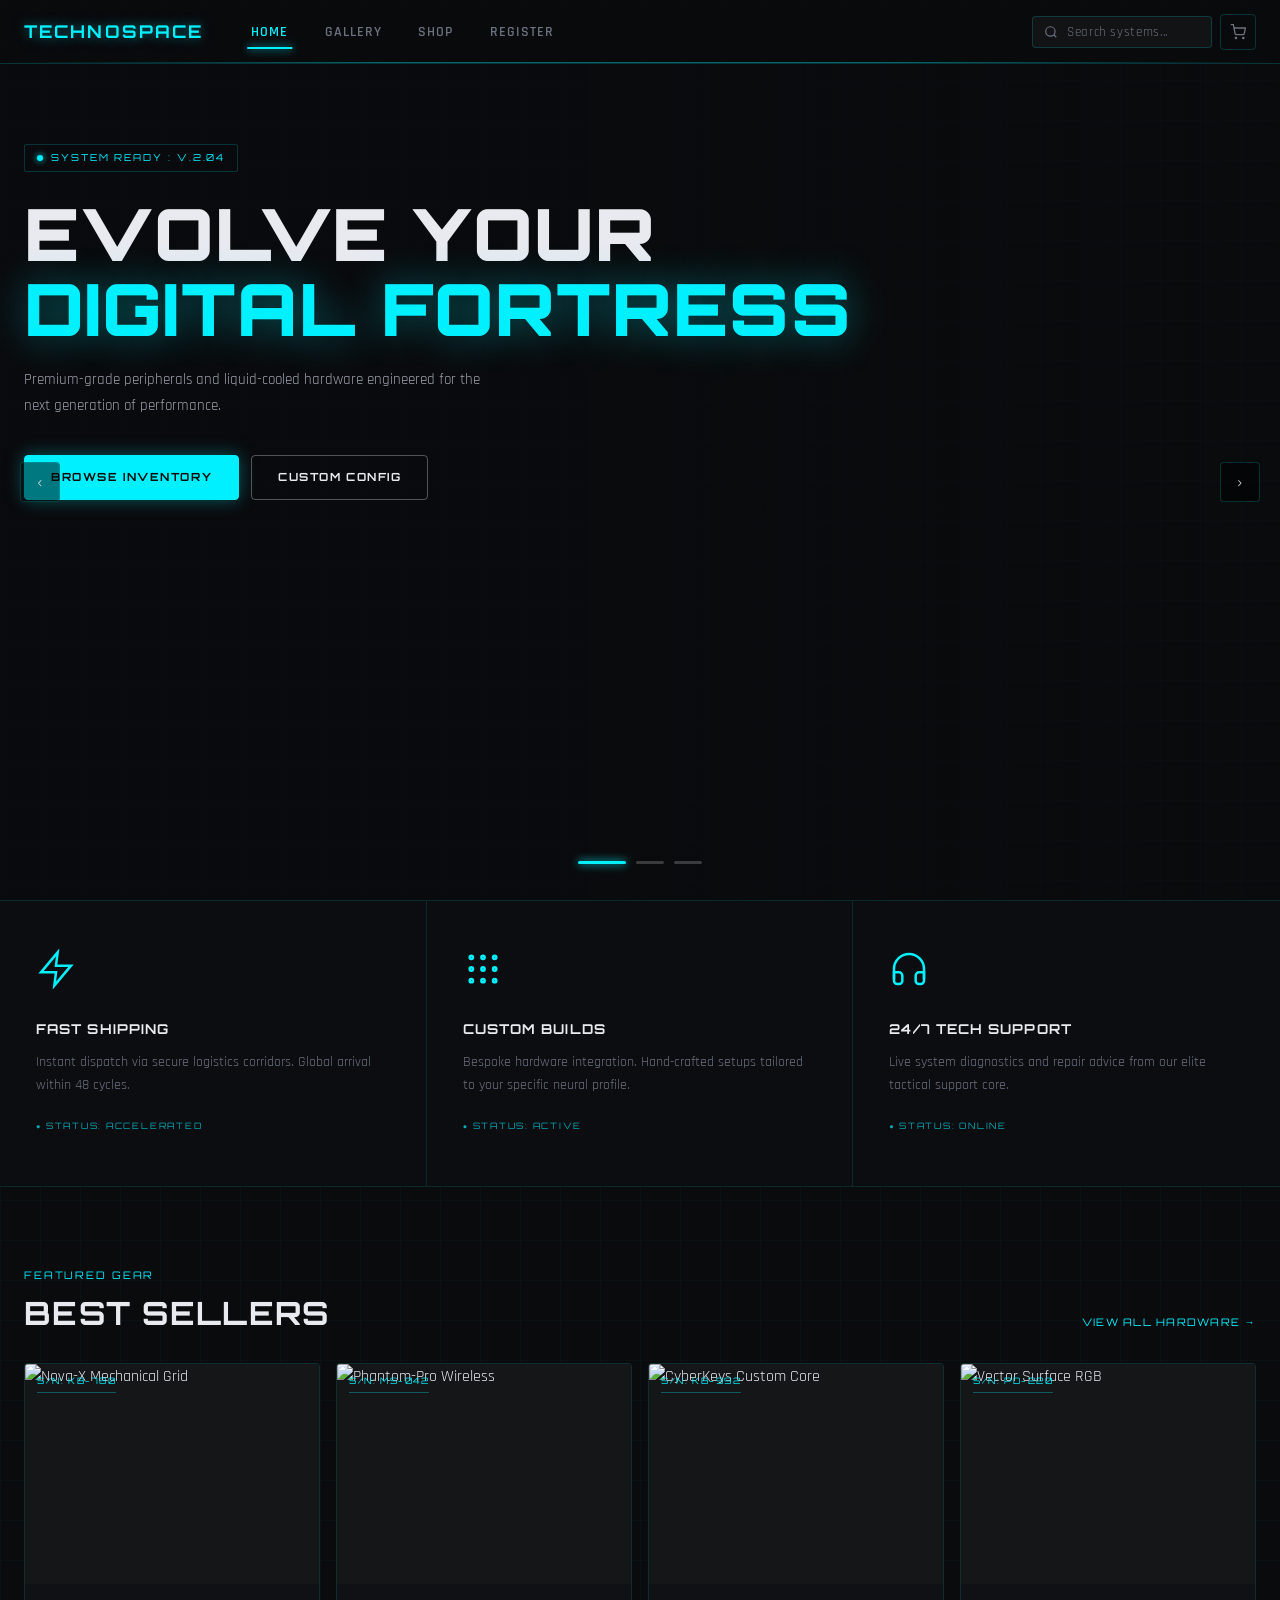
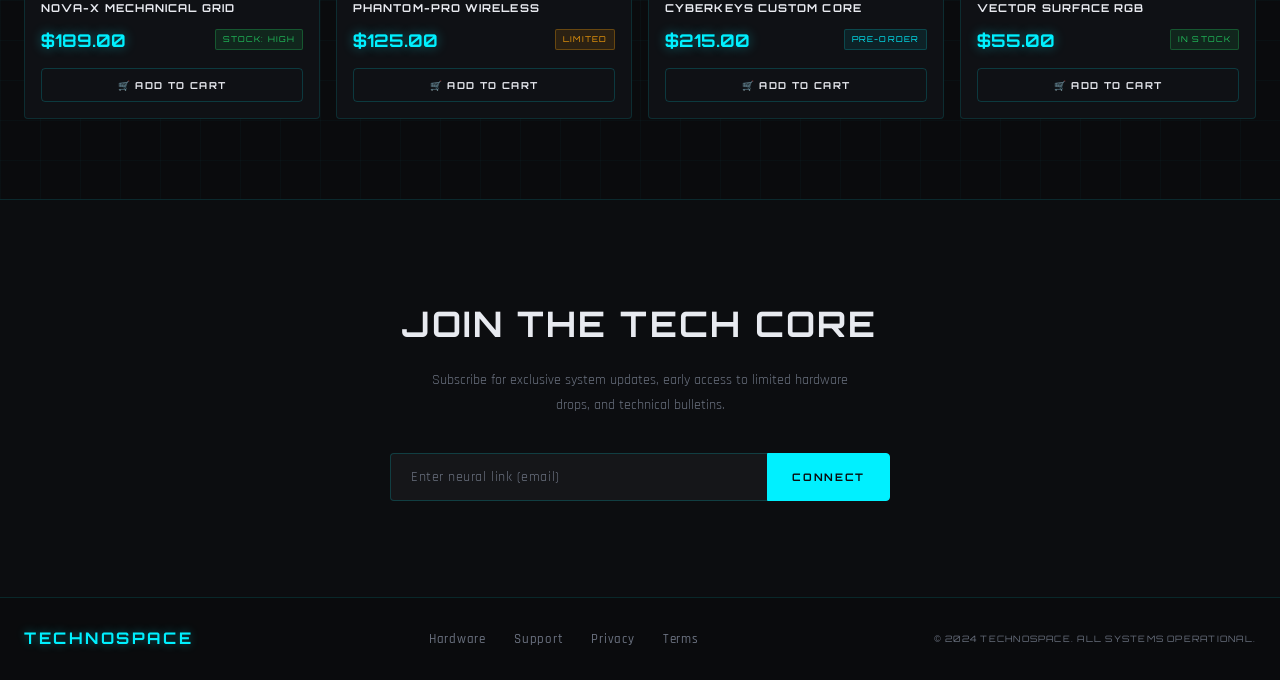
==== commit 0f5ef1de: "final" ====
--- a/techno/index.html
+++ b/techno/index.html
@@ -11,7 +11,7 @@
   <link href="https://fonts.googleapis.com/css2?family=Orbitron:wght@400;600;700;900&family=Rajdhani:wght@300;400;500;600;700&display=swap" rel="stylesheet">
 
   <!-- Navbar styles FIRST, then global styles -->
-  <link rel="stylesheet" href="../navbar/style.css">
+  <link rel="stylesheet" href="navbar/style.css">
   <link rel="stylesheet" href="home.css">
 </head>
 <body>
@@ -223,7 +223,7 @@
                 <span class="ts-product-card__price">$189.00</span>
                 <span class="ts-stock-badge ts-stock-badge--high">Stock: High</span>
               </div>
-              <button class="ts-product-card__btn">View Details</button>
+              <button class="ts-product-card__btn">🛒 ADD TO CART</button>
             </div>
           </div>
 
@@ -241,7 +241,7 @@
                 <span class="ts-product-card__price">$125.00</span>
                 <span class="ts-stock-badge ts-stock-badge--limited">Limited</span>
               </div>
-              <button class="ts-product-card__btn">View Details</button>
+              <button class="ts-product-card__btn">🛒 ADD TO CART</button>
             </div>
           </div>
 
@@ -259,7 +259,7 @@
                 <span class="ts-product-card__price">$215.00</span>
                 <span class="ts-stock-badge ts-stock-badge--preorder">Pre-Order</span>
               </div>
-              <button class="ts-product-card__btn">View Details</button>
+              <button class="ts-product-card__btn">🛒 ADD TO CART</button>
             </div>
           </div>
 
@@ -277,7 +277,7 @@
                 <span class="ts-product-card__price">$55.00</span>
                 <span class="ts-stock-badge ts-stock-badge--instock">In Stock</span>
               </div>
-              <button class="ts-product-card__btn">View Details</button>
+              <button class="ts-product-card__btn">🛒 ADD TO CART</button>
             </div>
           </div>
 
--- a/techno/navbar/style.css
+++ b/techno/navbar/style.css
@@ -0,0 +1,578 @@
+/* ==========================================================
+   TECHNOSPACE — NAVBAR STYLES
+   Import this in every page that uses the navbar component
+   ========================================================== */
+
+/* ---------- CSS Variables (shared with style.css) ---------- */
+:root {
+  --cyan:      #00f0ff;
+  --cyan-dim:  #00b8c4;
+  --red-glow:  #ff003c;
+  --bg-dark:   #0a0b0d;
+  --bg-card:   #0f1115;
+  --bg-nav:    rgba(10, 11, 13, 0.92);
+  --border:    rgba(0, 240, 255, 0.18);
+  --text:      #e8eaf0;
+  --text-muted:#6b7280;
+  --font-display: 'Orbitron', sans-serif;
+  --font-body:    'Rajdhani', sans-serif;
+  --nav-h:     64px;
+}
+
+/* ---------- Base reset for nav ---------- */
+*, *::before, *::after { box-sizing: border-box; }
+
+/* ---------- Navbar Shell ---------- */
+.ts-navbar {
+  position: fixed;
+  top: 0; left: 0; right: 0;
+  z-index: 9999;
+  height: var(--nav-h);
+  background: var(--bg-nav);
+  backdrop-filter: blur(14px) saturate(1.6);
+  -webkit-backdrop-filter: blur(14px) saturate(1.6);
+  border-bottom: 1px solid var(--border);
+  transition: background 0.3s ease, box-shadow 0.3s ease;
+}
+
+.ts-navbar.scrolled {
+  background: rgba(10, 11, 13, 0.98);
+  box-shadow: 0 0 30px rgba(0, 240, 255, 0.06);
+}
+
+.ts-navbar__inner {
+  max-width: 1280px;
+  margin: 0 auto;
+  height: 100%;
+  padding: 0 24px;
+  display: flex;
+  align-items: center;
+  gap: 32px;
+}
+
+/* ---------- Scanline accent ---------- */
+.ts-navbar__scanline {
+  position: absolute;
+  bottom: 0; left: 0;
+  width: 100%; height: 1px;
+  background: linear-gradient(
+    90deg,
+    transparent 0%,
+    var(--cyan) 30%,
+    var(--cyan) 70%,
+    transparent 100%
+  );
+  opacity: 0.4;
+  animation: ts-scan 4s linear infinite;
+}
+
+@keyframes ts-scan {
+  0%   { background-position: -200% center; }
+  100% { background-position: 200% center; }
+}
+
+/* ---------- Logo ---------- */
+.ts-navbar__logo {
+  font-family: var(--font-display);
+  font-size: 1.1rem;
+  font-weight: 700;
+  letter-spacing: 0.12em;
+  color: var(--cyan);
+  text-decoration: none;
+  text-transform: uppercase;
+  white-space: nowrap;
+  flex-shrink: 0;
+  text-shadow: 0 0 12px rgba(0, 240, 255, 0.5);
+  transition: text-shadow 0.3s ease;
+}
+
+.ts-navbar__logo:hover {
+  text-shadow: 0 0 24px rgba(0, 240, 255, 0.9);
+}
+
+/* ---------- Nav Links ---------- */
+.ts-navbar__links {
+  list-style: none;
+  margin: 0; padding: 0;
+  display: flex;
+  align-items: center;
+  gap: 4px;
+  flex: 1;
+}
+
+.ts-nav-link {
+  font-family: var(--font-body);
+  font-size: 0.85rem;
+  font-weight: 600;
+  letter-spacing: 0.08em;
+  text-transform: uppercase;
+  color: var(--text-muted);
+  text-decoration: none;
+  padding: 6px 16px;
+  position: relative;
+  transition: color 0.2s ease;
+}
+
+.ts-nav-link::after {
+  content: '';
+  position: absolute;
+  bottom: -2px; left: 50%;
+  width: 0; height: 2px;
+  background: var(--cyan);
+  transform: translateX(-50%);
+  transition: width 0.25s ease;
+  box-shadow: 0 0 8px var(--cyan);
+}
+
+.ts-nav-link:hover,
+.ts-nav-link.active {
+  color: var(--text);
+}
+
+.ts-nav-link:hover::after,
+.ts-nav-link.active::after {
+  width: calc(100% - 24px);
+}
+
+.ts-nav-link.active {
+  color: var(--cyan);
+}
+
+/* ---------- Right Controls ---------- */
+.ts-navbar__controls {
+  display: flex;
+  align-items: center;
+  gap: 8px;
+  margin-left: auto;
+}
+
+/* Search */
+.ts-search-wrap {
+  position: relative;
+  display: flex;
+  align-items: center;
+}
+
+.ts-search-icon {
+  position: absolute;
+  left: 12px;
+  width: 14px; height: 14px;
+  color: var(--text-muted);
+  pointer-events: none;
+}
+
+.ts-search-input {
+  background: rgba(255,255,255,0.04);
+  border: 1px solid var(--border);
+  border-radius: 4px;
+  color: var(--text);
+  font-family: var(--font-body);
+  font-size: 0.8rem;
+  letter-spacing: 0.05em;
+  padding: 7px 14px 7px 34px;
+  width: 180px;
+  outline: none;
+  transition: border-color 0.2s ease, width 0.3s ease, box-shadow 0.2s ease;
+}
+
+.ts-search-input::placeholder { color: var(--text-muted); }
+
+.ts-search-input:focus {
+  border-color: var(--cyan);
+  box-shadow: 0 0 0 2px rgba(0, 240, 255, 0.12);
+  width: 220px;
+}
+
+/* Icon Buttons */
+.ts-icon-btn {
+  background: transparent;
+  border: 1px solid var(--border);
+  border-radius: 4px;
+  color: var(--text-muted);
+  cursor: pointer;
+  display: flex;
+  align-items: center;
+  justify-content: center;
+  width: 36px; height: 36px;
+  padding: 0;
+  position: relative;
+  transition: color 0.2s ease, border-color 0.2s ease, box-shadow 0.2s ease;
+}
+
+.ts-icon-btn svg {
+  width: 16px; height: 16px;
+}
+
+.ts-icon-btn:hover {
+  color: var(--cyan);
+  border-color: var(--cyan);
+  box-shadow: 0 0 12px rgba(0, 240, 255, 0.2);
+}
+
+/* Cart Badge */
+/* Cart Badge */
+.ts-cart-badge {
+  position: absolute;
+  top: -6px;
+  right: -6px;
+
+  background: var(--cyan);
+  color: var(--bg-dark);
+
+  font-family: var(--font-display);
+  font-size: 0.55rem;
+  font-weight: 700;
+
+  width: 16px;
+  height: 16px;
+
+  border-radius: 50%;
+
+  display: none;
+
+  align-items: center;
+  justify-content: center;
+
+  line-height: 1;
+}
+
+/* ---------- Hamburger (mobile) ---------- */
+.ts-hamburger {
+  display: none;
+  flex-direction: column;
+  justify-content: space-between;
+  width: 28px; height: 18px;
+  background: transparent;
+  border: none;
+  cursor: pointer;
+  padding: 0;
+}
+
+.ts-hamburger span {
+  display: block;
+  width: 100%; height: 2px;
+  background: var(--cyan);
+  border-radius: 2px;
+  transition: transform 0.3s ease, opacity 0.3s ease;
+}
+
+.ts-hamburger.open span:nth-child(1) { transform: translateY(8px) rotate(45deg); }
+.ts-hamburger.open span:nth-child(2) { opacity: 0; }
+.ts-hamburger.open span:nth-child(3) { transform: translateY(-8px) rotate(-45deg); }
+
+/* ────────── RESPONSIVE DESIGN ──────────── */
+
+/* ─── TABLET & LARGER MOBILE (900px and below) ───── */
+@media (max-width: 900px) {
+  .ts-navbar__inner {
+    gap: 24px;
+    padding: 0 20px;
+  }
+
+  .ts-navbar__logo {
+    font-size: 1rem;
+  }
+
+  .ts-nav-link {
+    font-size: 0.8rem;
+    padding: 5px 14px;
+  }
+
+  .ts-search-input {
+    width: 160px;
+  }
+
+  .ts-search-input:focus {
+    width: 200px;
+  }
+
+  .ts-icon-btn {
+    width: 34px;
+    height: 34px;
+  }
+
+  .ts-icon-btn svg {
+    width: 15px;
+    height: 15px;
+  }
+}
+
+/* ─── MEDIUM TABLETS (768px and below) ───── */
+@media (max-width: 768px) {
+  :root {
+    --nav-h: 56px;
+  }
+
+  .ts-hamburger {
+    display: flex;
+    z-index: 10001;
+  }
+
+  .ts-search-wrap {
+    display: none;
+  }
+
+  .ts-navbar__inner {
+    padding: 0 16px;
+    gap: 12px;
+  }
+
+  .ts-navbar__logo {
+    font-size: 0.95rem;
+    letter-spacing: 0.08em;
+    white-space: nowrap;
+  }
+
+  .ts-navbar__links {
+    position: fixed;
+    top: var(--nav-h);
+    left: 0;
+    width: 100%;
+    height: calc(100vh - var(--nav-h));
+    overflow-y: auto;
+    -webkit-overflow-scrolling: touch;
+
+    background: rgba(10, 11, 13, 0.98);
+    backdrop-filter: blur(14px);
+
+    display: flex;
+    flex-direction: column;
+    align-items: stretch;
+
+    padding: 8px 0 24px;
+    gap: 0;
+
+    transform: translateY(-120%);
+    opacity: 0;
+    visibility: hidden;
+
+    transition: all 0.35s ease;
+    z-index: 10000;
+  }
+
+  .ts-navbar__links.open {
+    transform: translateY(0);
+    opacity: 1;
+    visibility: visible;
+  }
+
+  .ts-nav-link {
+    width: 100%;
+    padding: 14px 20px;
+    font-size: 0.85rem;
+    border-bottom: 1px solid rgba(0, 240, 255, 0.08);
+    justify-content: flex-start;
+  }
+
+  .ts-nav-link::after {
+    display: none;
+  }
+
+  .ts-nav-link.active {
+    border-left: 3px solid var(--cyan);
+    padding-left: 17px;
+  }
+
+  .ts-icon-btn {
+    width: 34px;
+    height: 34px;
+  }
+
+  .ts-icon-btn svg {
+    width: 15px;
+    height: 15px;
+  }
+
+  .ts-hamburger span {
+    width: 100%;
+    height: 2px;
+  }
+}
+
+/* ─── SMALL PHONES (600px and below) ─────── */
+@media (max-width: 600px) {
+  :root {
+    --nav-h: 52px;
+  }
+
+  .ts-navbar {
+    height: var(--nav-h);
+  }
+
+  .ts-navbar__inner {
+    padding: 0 14px;
+    gap: 10px;
+    max-width: 100%;
+  }
+
+  .ts-navbar__logo {
+    font-size: 0.85rem;
+    letter-spacing: 0.06em;
+    flex-shrink: 0;
+  }
+
+  .ts-navbar__controls {
+    gap: 6px;
+  }
+
+  .ts-icon-btn {
+    width: 32px;
+    height: 32px;
+  }
+
+  .ts-icon-btn svg {
+    width: 14px;
+    height: 14px;
+  }
+
+  .ts-cart-badge {
+    font-size: 0.5rem;
+    width: 14px;
+    height: 14px;
+    top: -4px;
+    right: -4px;
+  }
+
+  .ts-nav-link {
+    padding: 12px 18px;
+    font-size: 0.8rem;
+  }
+
+  .ts-hamburger {
+    width: 26px;
+    height: 16px;
+  }
+
+  .ts-hamburger span {
+    height: 1.5px;
+  }
+
+  .ts-hamburger.open span:nth-child(1) {
+    transform: translateY(7px) rotate(45deg);
+  }
+
+  .ts-hamburger.open span:nth-child(3) {
+    transform: translateY(-7px) rotate(-45deg);
+  }
+}
+
+/* ─── EXTRA SMALL PHONES (480px and below) ───── */
+@media (max-width: 480px) {
+  :root {
+    --nav-h: 48px;
+  }
+
+  .ts-navbar {
+    height: var(--nav-h);
+  }
+
+  .ts-navbar__inner {
+    padding: 0 12px;
+    gap: 8px;
+  }
+
+  .ts-navbar__logo {
+    font-size: 0.75rem;
+    letter-spacing: 0.06em;
+  }
+
+  .ts-navbar__controls {
+    gap: 4px;
+  }
+
+  .ts-icon-btn {
+    width: 30px;
+    height: 30px;
+  }
+
+  .ts-icon-btn svg {
+    width: 13px;
+    height: 13px;
+  }
+
+  .ts-icon-btn:nth-child(2),
+  .ts-icon-btn:nth-child(3) {
+    display: flex;
+  }
+
+  .ts-icon-btn:nth-child(4) {
+    display: none;
+  }
+
+  .ts-nav-link {
+    padding: 12px 16px;
+    font-size: 0.78rem;
+  }
+
+  .ts-hamburger {
+    width: 24px;
+    height: 15px;
+  }
+
+  .ts-hamburger span {
+    height: 1.5px;
+  }
+
+  .ts-hamburger.open span:nth-child(1) {
+    transform: translateY(6.5px) rotate(45deg);
+  }
+
+  .ts-hamburger.open span:nth-child(3) {
+    transform: translateY(-6.5px) rotate(-45deg);
+  }
+}
+
+/* ─── LANDSCAPE ORIENTATION (Height adjustment) ────── */
+@media (max-height: 500px) and (orientation: landscape) {
+  :root {
+    --nav-h: 44px;
+  }
+
+  .ts-navbar {
+    height: var(--nav-h);
+  }
+
+  .ts-navbar__inner {
+    padding: 0 12px;
+    gap: 8px;
+  }
+
+  .ts-navbar__logo {
+    font-size: 0.8rem;
+  }
+
+  .ts-nav-link {
+    padding: 4px 12px;
+    font-size: 0.75rem;
+  }
+
+  .ts-navbar__links {
+    height: calc(100vh - var(--nav-h));
+  }
+
+  .ts-icon-btn {
+    width: 28px;
+    height: 28px;
+  }
+
+  .ts-icon-btn svg {
+    width: 12px;
+    height: 12px;
+  }
+}
+
+/* ─── TABLET LANDSCAPE (768px and below, landscape) ─── */
+@media (max-width: 768px) and (orientation: landscape) {
+  :root {
+    --nav-h: 48px;
+  }
+
+  .ts-nav-link {
+    padding: 10px 18px;
+    font-size: 0.8rem;
+  }
+
+  .ts-navbar__logo {
+    font-size: 0.88rem;
+  }
+}
